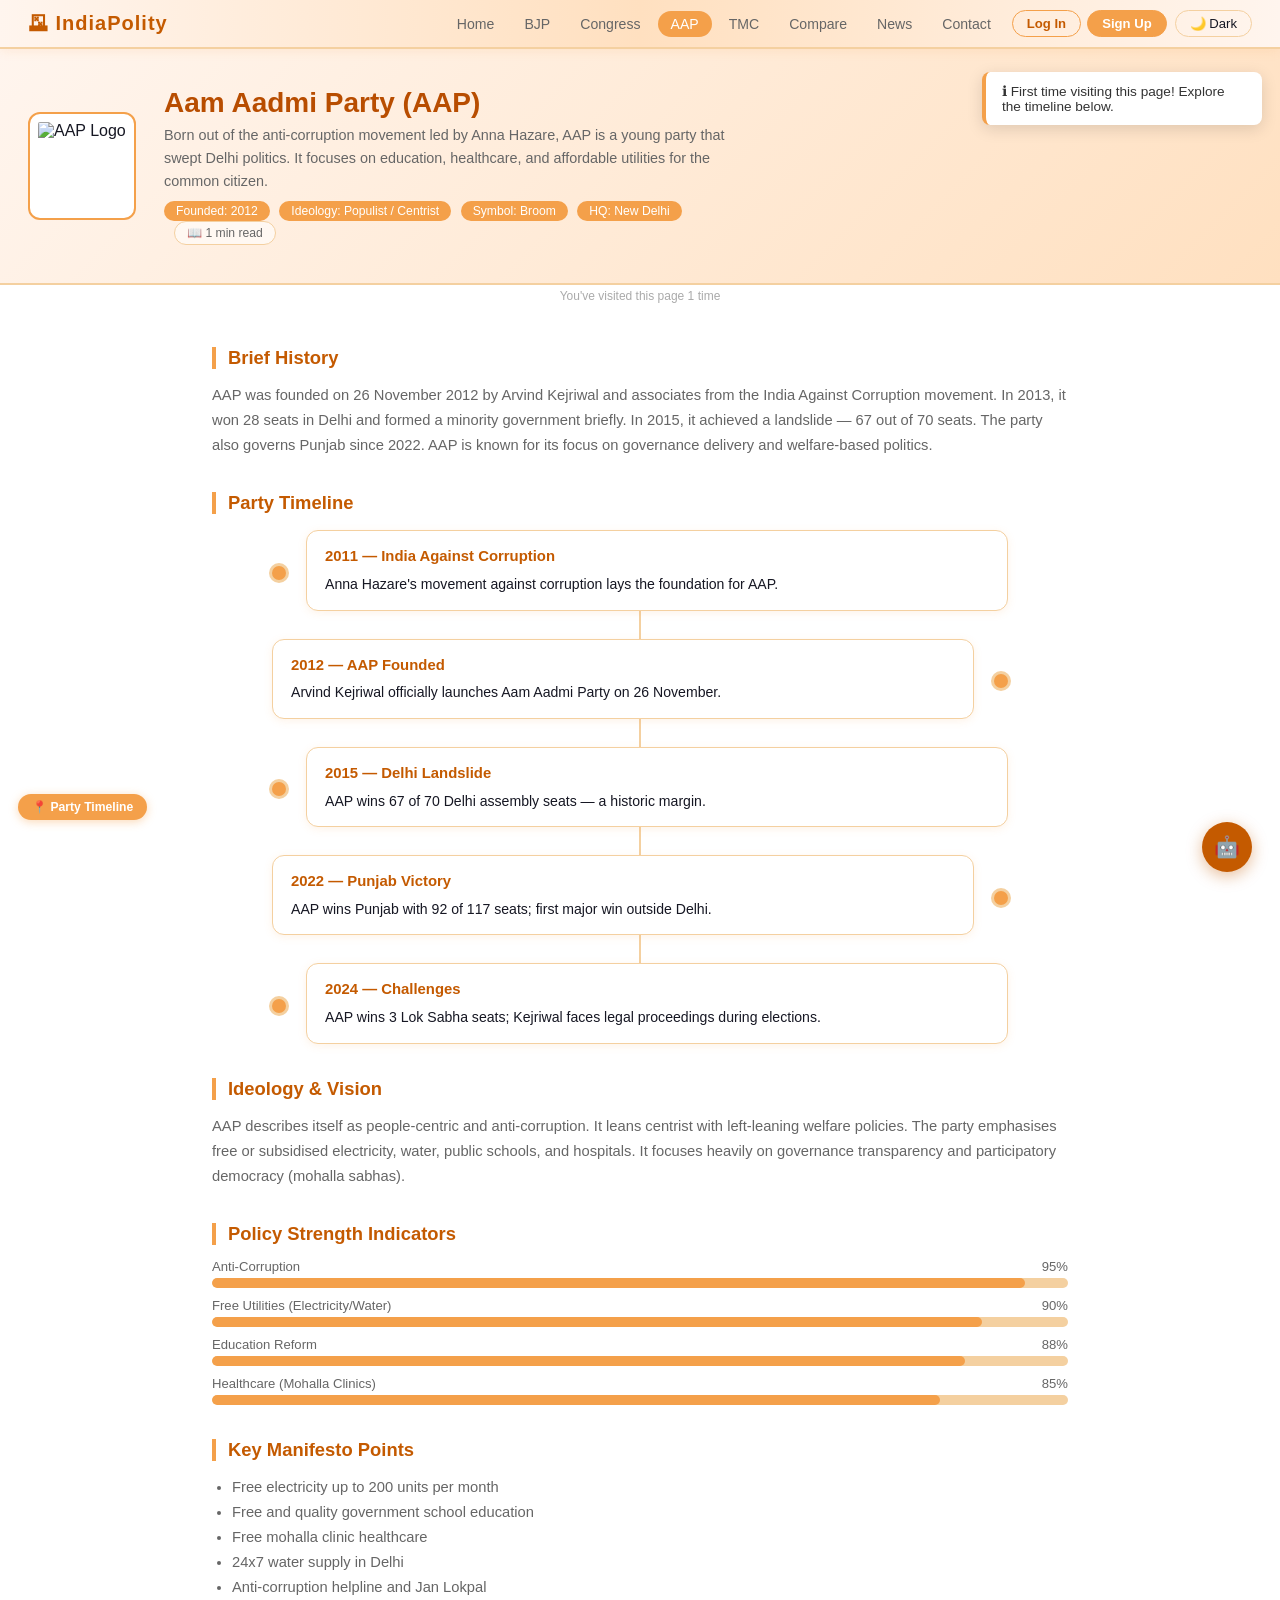
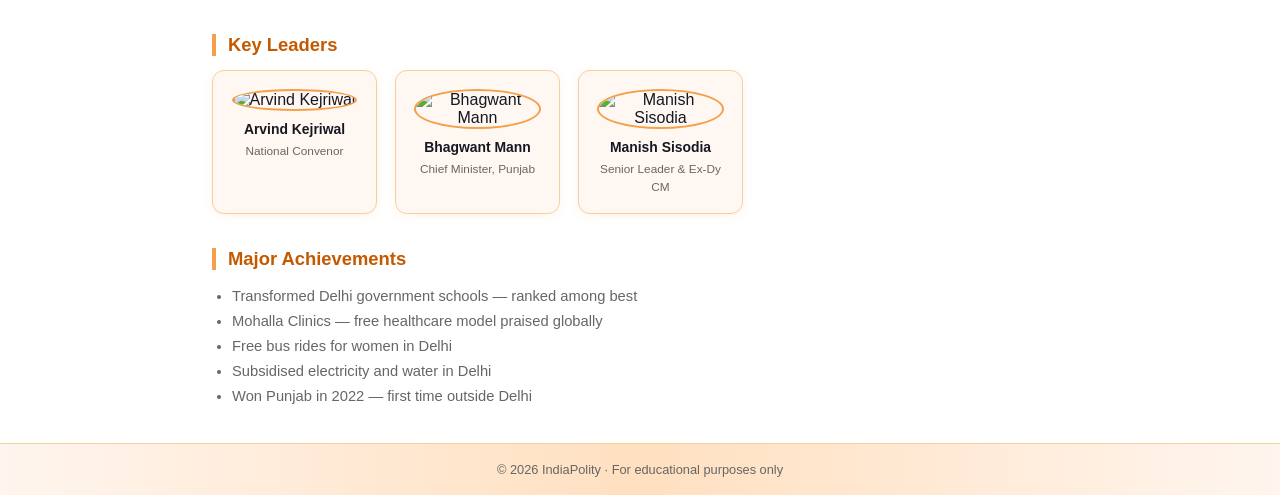
==== aap.html @ f407c097 "first commit" ====
<!DOCTYPE html>
<html lang="en">
<head>
  <meta charset="UTF-8" />
  <meta name="viewport" content="width=device-width, initial-scale=1.0"/>
  <title>AAP – Aam Aadmi Party</title>
  <link rel="stylesheet" href="style.css" />
</head>
<body>

  <nav>
    <a class="nav-logo" href="index.html">🗳 IndiaPolity</a>
    <div class="nav-right">
      <button id="menuToggle">☰ Menu</button>
      <ul class="nav-links" id="navList">
        <li><a href="index.html">Home</a></li>
        <li><a href="bjp.html">BJP</a></li>
        <li><a href="congress.html">Congress</a></li>
        <li><a href="aap.html">AAP</a></li>
        <li><a href="tmc.html">TMC</a></li>
        <li><a href="compare.html">Compare</a></li>
        <li><a href="news.html">News</a></li>
        <li><a href="contact.html">Contact</a></li>
      </ul>
      <div class="nav-auth-btns" id="navAuthBtns"></div>
      <button id="darkToggle">🌙 Dark</button>
    </div>
  </nav>

  <div class="party-header">
    <img src="images/img3.jpg" alt="AAP Logo" />
    <div class="party-header-info">
      <h1>Aam Aadmi Party (AAP)</h1>
      <p>Born out of the anti-corruption movement led by Anna Hazare, AAP is a young party that swept Delhi politics. It focuses on education, healthcare, and affordable utilities for the common citizen.</p>
      <span class="tag">Founded: 2012</span>
      <span class="tag">Ideology: Populist / Centrist</span>
      <span class="tag">Symbol: Broom</span>
      <span class="tag">HQ: New Delhi</span>
      <br><span id="readingTime"></span>
    </div>
  </div>

  <div id="profileWelcome" class="profile-welcome" style="display:none;"><div class="big-avatar"></div><span class="welcome-text"></span></div>
  <div id="visitCount"></div>
  <div class="info-section">
    <h2>Brief History</h2>
    <p>AAP was founded on 26 November 2012 by Arvind Kejriwal and associates from the India Against Corruption movement. In 2013, it won 28 seats in Delhi and formed a minority government briefly. In 2015, it achieved a landslide — 67 out of 70 seats. The party also governs Punjab since 2022. AAP is known for its focus on governance delivery and welfare-based politics.</p>
  </div>

  <div class="info-section">
    <h2>Party Timeline</h2>
    <div class="timeline">
      <div class="timeline-item">
        <div class="timeline-dot"></div>
        <div class="timeline-content"><strong>2011 — India Against Corruption</strong>Anna Hazare's movement against corruption lays the foundation for AAP.</div>
      </div>
      <div class="timeline-item">
        <div class="timeline-dot"></div>
        <div class="timeline-content"><strong>2012 — AAP Founded</strong>Arvind Kejriwal officially launches Aam Aadmi Party on 26 November.</div>
      </div>
      <div class="timeline-item">
        <div class="timeline-dot"></div>
        <div class="timeline-content"><strong>2015 — Delhi Landslide</strong>AAP wins 67 of 70 Delhi assembly seats — a historic margin.</div>
      </div>
      <div class="timeline-item">
        <div class="timeline-dot"></div>
        <div class="timeline-content"><strong>2022 — Punjab Victory</strong>AAP wins Punjab with 92 of 117 seats; first major win outside Delhi.</div>
      </div>
      <div class="timeline-item">
        <div class="timeline-dot"></div>
        <div class="timeline-content"><strong>2024 — Challenges</strong>AAP wins 3 Lok Sabha seats; Kejriwal faces legal proceedings during elections.</div>
      </div>
    </div>
  </div>

  <div class="info-section">
    <h2>Ideology &amp; Vision</h2>
    <p>AAP describes itself as people-centric and anti-corruption. It leans centrist with left-leaning welfare policies. The party emphasises free or subsidised electricity, water, public schools, and hospitals. It focuses heavily on governance transparency and participatory democracy (mohalla sabhas).</p>
  </div>

  <div class="info-section">
    <h2>Policy Strength Indicators</h2>
    <div class="progress-section">
      <div class="progress-item">
        <div class="progress-label"><span>Anti-Corruption</span><span>95%</span></div>
        <div class="progress-track"><div class="progress-bar" data-value="95"></div></div>
      </div>
      <div class="progress-item">
        <div class="progress-label"><span>Free Utilities (Electricity/Water)</span><span>90%</span></div>
        <div class="progress-track"><div class="progress-bar" data-value="90"></div></div>
      </div>
      <div class="progress-item">
        <div class="progress-label"><span>Education Reform</span><span>88%</span></div>
        <div class="progress-track"><div class="progress-bar" data-value="88"></div></div>
      </div>
      <div class="progress-item">
        <div class="progress-label"><span>Healthcare (Mohalla Clinics)</span><span>85%</span></div>
        <div class="progress-track"><div class="progress-bar" data-value="85"></div></div>
      </div>
    </div>
  </div>

  <div class="info-section">
    <h2>Key Manifesto Points</h2>
    <ul>
      <li>Free electricity up to 200 units per month</li>
      <li>Free and quality government school education</li>
      <li>Free mohalla clinic healthcare</li>
      <li>24x7 water supply in Delhi</li>
      <li>Anti-corruption helpline and Jan Lokpal</li>
    </ul>
  </div>

  <div class="info-section">
    <h2>Key Leaders</h2>
    <div class="leaders-grid">
      <div class="leader-card">
        <img src="images/img11.jpg" alt="Arvind Kejriwal" />
        <h4>Arvind Kejriwal</h4>
        <span>National Convenor</span>
      </div>
      <div class="leader-card">
        <img src="images/img12.jpg" alt="Bhagwant Mann" />
        <h4>Bhagwant Mann</h4>
        <span>Chief Minister, Punjab</span>
      </div>
      <div class="leader-card">
        <img src="images/img13.jpg" alt="Manish Sisodia" />
        <h4>Manish Sisodia</h4>
        <span>Senior Leader &amp; Ex-Dy CM</span>
      </div>
    </div>
  </div>

  <div class="info-section">
    <h2>Major Achievements</h2>
    <ul>
      <li>Transformed Delhi government schools — ranked among best</li>
      <li>Mohalla Clinics — free healthcare model praised globally</li>
      <li>Free bus rides for women in Delhi</li>
      <li>Subsidised electricity and water in Delhi</li>
      <li>Won Punjab in 2022 — first time outside Delhi</li>
    </ul>
  </div>

  <button id="chatToggle" title="Ask about Indian Politics">🤖</button>
  <div id="chatBox">
    <div class="chat-header">🇮🇳 IndiaPolity Assistant</div>
    <div id="chatMessages"></div>
    <div class="chat-footer">
      <input id="chatInput" type="text" placeholder="Ask about AAP…" />
      <button id="chatSend">Send</button>
    </div>
  </div>

  <button id="topBtn">↑</button>

  <footer>
    <p>© <span id="footerYear"></span> IndiaPolity · For educational purposes only</p>
  </footer>

  <script src="script.js"></script>
</body>
</html>
---- style.css ----
/* ================================================================
   IndiaPolity — style.css  (Enhanced)
   ================================================================ */

:root {
  --orange:    #f4a04a;
  --orange-dk: #c45a00;
  --orange-xd: #b84d00;
  --cream:     #fff5ee;
  --peach:     #ffe0c0;
  --light:     #fff8f2;
  --border:    #f4d0a0;
  --text:      #161723;
  --muted:     #666;
  --bg:        #fff;
  --nav-bg:    linear-gradient(to right,#fff5ee,#ffe0c0,#fff5ee);
  --card-bg:   #fff;
  --shadow:    rgba(244,160,74,0.13);
}

body.dark {
  --cream:   #1a1612;
  --peach:   #241c12;
  --light:   #1f1a14;
  --border:  #3a2e1e;
  --text:    #f0e8dd;
  --muted:   #aaa;
  --bg:      #141210;
  --card-bg: #1e1914;
  --shadow:  rgba(0,0,0,0.4);
  --nav-bg:  linear-gradient(to right,#1a1612,#241c12,#1a1612);
}

* { margin:0; padding:0; box-sizing:border-box; }

body {
  font-family: 'Segoe UI', Tahoma, sans-serif;
  background: var(--bg);
  color: var(--text);
  transition: background 0.3s, color 0.3s;
}

/* ── NAV ── */
nav {
  background: var(--nav-bg);
  border-bottom: 2px solid var(--border);
  padding: 10px 28px;
  display: flex;
  align-items: center;
  justify-content: space-between;
  flex-wrap: wrap;
  gap: 8px;
  position: sticky;
  top: 0;
  z-index: 200;
  box-shadow: 0 2px 10px var(--shadow);
}

.nav-logo {
  font-size: 1.25rem;
  font-weight: 800;
  color: var(--orange-dk);
  text-decoration: none;
  letter-spacing: 1px;
}

.nav-right {
  display: flex;
  align-items: center;
  gap: 8px;
  flex-wrap: wrap;
}

.nav-links {
  display: flex;
  flex-wrap: wrap;
  gap: 4px;
  list-style: none;
}

.nav-links a {
  text-decoration: none;
  color: var(--muted);
  padding: 5px 13px;
  border-radius: 20px;
  font-size: 0.88rem;
  transition: background 0.2s, color 0.2s;
}

.nav-links a:hover,
.nav-links a.active {
  background: var(--orange);
  color: #fff;
}

#menuToggle {
  display: none;
  background: var(--orange);
  border: none;
  color: #fff;
  padding: 6px 14px;
  border-radius: 20px;
  cursor: pointer;
  font-size: 0.85rem;
  font-weight: 600;
}

#darkToggle {
  background: transparent;
  border: 1.5px solid var(--border);
  color: var(--text);
  padding: 5px 14px;
  border-radius: 20px;
  cursor: pointer;
  font-size: 0.82rem;
  transition: all 0.2s;
  white-space: nowrap;
}
#darkToggle:hover { background: var(--orange); color:#fff; border-color: var(--orange); }

/* ── WELCOME STRIP ── */
.welcome-strip {
  background: var(--light);
  text-align: center;
  padding: 9px;
  font-size: 0.83rem;
  color: var(--orange-dk);
  border-bottom: 1px solid var(--border);
  animation: slideDown 0.5s ease;
}

/* ── HERO ── */
.hero {
  background: linear-gradient(135deg, var(--cream), var(--peach));
  text-align: center;
  padding: 56px 20px 38px;
  border-bottom: 1px solid var(--border);
}

.hero h1 { font-size: 2.2rem; color: var(--orange-xd); margin-bottom: 10px; }
.hero p { font-size: 1rem; color: var(--muted); max-width: 580px; margin: 0 auto 20px; line-height: 1.6; }

/* ── SEARCH BOX ── */
.search-box { display:flex; justify-content:center; gap:10px; flex-wrap:wrap; margin-top:16px; }
.search-box input {
  padding: 10px 18px; width: 270px;
  border: 1.5px solid var(--orange); border-radius: 25px;
  font-size: 0.93rem; outline: none;
  background: var(--card-bg); color: var(--text);
  transition: border 0.2s, box-shadow 0.2s;
}
.search-box input:focus { box-shadow: 0 0 0 3px rgba(244,160,74,0.2); }
.search-box select {
  padding: 10px 14px; border: 1.5px solid var(--orange); border-radius: 25px;
  font-size: 0.88rem; background: var(--card-bg); color: var(--text);
  outline: none; cursor: pointer;
}
.search-box button {
  padding: 10px 22px; background: var(--orange); color: #fff;
  border: none; border-radius: 25px; font-size: 0.88rem;
  cursor: pointer; transition: background 0.2s, transform 0.15s;
}
.search-box button:hover { background: var(--orange-dk); transform: translateY(-1px); }

/* No result msg */
#noResult {
  display: none; text-align: center; padding: 30px; color: var(--muted);
  font-size: 0.93rem; grid-column: 1/-1;
}

/* ── DID YOU KNOW BOX ── */
.did-you-know-wrap {
  max-width: 700px; margin: 0 auto 10px; padding: 0 20px;
}
#didYouKnow {
  background: linear-gradient(135deg, var(--light), var(--peach));
  border: 1.5px solid var(--border); border-radius: 14px;
  padding: 16px 22px; font-size: 0.9rem; color: var(--text);
  line-height: 1.6; min-height: 56px;
  box-shadow: 0 2px 8px var(--shadow);
}

/* ── PARTY CARDS ── */
.section-title { text-align:center; margin:40px 0 20px; font-size:1.5rem; color: var(--orange-xd); }

.cards-grid {
  display: flex; flex-wrap: wrap; gap: 22px;
  justify-content: center; padding: 10px 30px 50px;
}

.party-card {
  background: var(--card-bg); border: 1.5px solid var(--border);
  border-radius: 14px; padding: 28px 22px; width: 215px;
  text-align: center; text-decoration: none; color: var(--text);
  transition: transform 0.2s, box-shadow 0.2s;
  box-shadow: 0 2px 10px var(--shadow);
}
.party-card:hover { transform: translateY(-6px); box-shadow: 0 10px 26px var(--shadow); }
.party-card img { width:78px; height:78px; object-fit:contain; margin-bottom:14px; }
.party-card h3 { font-size:0.97rem; color: var(--orange-dk); margin-bottom:6px; }
.party-card p { font-size:0.8rem; color: var(--muted); line-height:1.4; }

.btn-visit {
  display:inline-block; margin-top:12px; padding:7px 18px;
  background: var(--orange); color:#fff; border-radius:20px;
  font-size:0.82rem; text-decoration:none; transition: background 0.2s;
}
.btn-visit:hover { background: var(--orange-dk); }

.btn-outline {
  display:inline-block; margin-top:0; padding:8px 18px;
  background: transparent; color: var(--orange-dk);
  border: 1.5px solid var(--orange); border-radius:20px;
  font-size:0.82rem; text-decoration:none; cursor:pointer;
  transition: all 0.2s;
}
.btn-outline:hover { background: var(--orange); color:#fff; }

/* ── PARTY PAGE HEADER ── */
.party-header {
  background: linear-gradient(135deg, var(--cream), var(--peach));
  padding: 38px 28px; display:flex; align-items:center;
  gap:28px; flex-wrap:wrap; border-bottom: 2px solid var(--border);
}
.party-header img {
  width:108px; height:108px; object-fit:contain;
  border: 2px solid var(--orange); border-radius:12px;
  background: var(--card-bg); padding: 8px;
}
.party-header-info h1 { font-size:1.75rem; color: var(--orange-xd); }
.party-header-info p { font-size:0.9rem; color: var(--muted); margin-top:5px; line-height:1.6; max-width:580px; }
.tag {
  display:inline-block; background: var(--orange); color:#fff;
  padding:3px 12px; border-radius:12px; font-size:0.76rem;
  margin-top:8px; margin-right:5px;
}

/* ── INFO SECTIONS ── */
.info-section { max-width:900px; margin:34px auto; padding:0 22px; }
.info-section h2 {
  font-size:1.15rem; color: var(--orange-dk);
  border-left: 4px solid var(--orange); padding-left:12px; margin-bottom:14px;
}
.info-section p, .info-section li { font-size:0.92rem; color: var(--muted); line-height:1.7; }
.info-section ul { padding-left:20px; }

/* ── PROGRESS BARS ── */
.progress-section { margin: 6px 0 18px; }
.progress-item { margin-bottom:10px; }
.progress-label { display:flex; justify-content:space-between; font-size:0.82rem; color: var(--muted); margin-bottom:4px; }
.progress-track { background: var(--border); border-radius:20px; height:10px; overflow:hidden; }
.progress-bar {
  height:10px; border-radius:20px; background: var(--orange);
  width:0%; transition: width 1s ease;
}

/* ── LEADERS GRID ── */
.leaders-grid { display:flex; gap:18px; flex-wrap:wrap; margin-top:10px; }
.leader-card {
  background: var(--light); border: 1.5px solid var(--border);
  border-radius:12px; padding:18px; text-align:center; width:165px;
  box-shadow: 0 2px 8px var(--shadow);
  transition: transform 0.2s, box-shadow 0.2s;
}
.leader-card:hover { transform:translateY(-4px); box-shadow: 0 8px 18px var(--shadow); }
.leader-card img {
  width:88px; height:88px; border-radius:50%; object-fit:cover;
  border: 2.5px solid var(--orange); margin-bottom:10px;
}
.leader-card h4 { font-size:0.87rem; color: var(--text); margin-bottom:4px; }
.leader-card span { font-size:0.74rem; color: var(--muted); }

/* ── TIMELINE ── */
.timeline { max-width:780px; margin:16px auto 0; padding:0 22px; position:relative; }
.timeline::before {
  content:""; position:absolute; left:50%; top:0; bottom:0;
  width:2px; background: var(--border); transform:translateX(-50%);
}
.timeline-item {
  display:flex; gap:20px; margin-bottom:28px; position:relative;
  align-items:flex-start;
}
.timeline-item:nth-child(even) { flex-direction:row-reverse; }
.timeline-dot {
  width:14px; height:14px; border-radius:50%; background: var(--orange);
  flex-shrink:0; margin-top:5px; box-shadow: 0 0 0 3px var(--border);
  position:relative; z-index:1;
  align-self:center;
}
.timeline-content {
  background: var(--card-bg); border:1.5px solid var(--border);
  border-radius:12px; padding:14px 18px; flex:1; font-size:0.88rem;
  color: var(--text); line-height:1.6;
  box-shadow: 0 2px 8px var(--shadow);
}
.timeline-content strong { color: var(--orange-dk); display:block; margin-bottom:4px; font-size:0.93rem; }

/* ── COMPARE TABLE ── */
.compare-wrapper { max-width:960px; margin:34px auto; padding:0 18px; }
.compare-wrapper h2 { font-size:1.35rem; color: var(--orange-xd); text-align:center; margin-bottom:22px; }

.compare-table { width:100%; border-collapse:collapse; font-size:0.88rem; }
.compare-table th {
  background: var(--orange); color:#fff; padding:11px 13px; text-align:left;
  position:sticky; top:54px;
}
.compare-table td {
  padding:10px 13px; border-bottom:1px solid var(--border);
  color: var(--text); vertical-align:top;
}
.compare-table tr:nth-child(even) td { background: var(--light); }
.compare-table tbody tr { cursor:pointer; transition: background 0.15s; }
.compare-table tbody tr:hover td { background: var(--peach); }
.highlighted td { background: #ffe8d0 !important; font-weight:600; }
body.dark .highlighted td { background: #3a2800 !important; }

/* Charts */
.charts-grid {
  display:flex; flex-wrap:wrap; gap:30px;
  justify-content:center; margin:36px 20px;
}
.chart-box {
  background: var(--card-bg); border:1.5px solid var(--border);
  border-radius:16px; padding:22px 24px;
  box-shadow: 0 2px 10px var(--shadow); flex:1; min-width:280px; max-width:420px;
}
.chart-box h3 { font-size:1rem; color: var(--orange-dk); margin-bottom:16px; text-align:center; }

/* ── NEWS PAGE ── */
.news-grid {
  display:flex; flex-wrap:wrap; gap:18px;
  justify-content:center; padding:20px 28px 50px;
}
.news-card {
  background: var(--card-bg); border:1.5px solid var(--border);
  border-radius:12px; padding:18px; width:275px;
  box-shadow: 0 2px 8px var(--shadow); transition:transform 0.2s;
}
.news-card:hover { transform:translateY(-4px); }
.news-card .party-tag {
  font-size:0.73rem; background: var(--orange); color:#fff;
  padding:3px 10px; border-radius:10px; display:inline-block; margin-bottom:8px;
}
.news-card h4 { font-size:0.93rem; color: var(--text); margin-bottom:6px; line-height:1.4; }
.news-card p { font-size:0.8rem; color: var(--muted); line-height:1.5; }
.news-card .date { font-size:0.73rem; color:#aaa; margin-top:8px; }

#newsCount { text-align:center; color: var(--muted); font-size:0.82rem; margin:-8px 0 14px; }

/* ── CONTACT PAGE ── */
.contact-wrapper { max-width:680px; margin:38px auto; padding:0 22px 56px; }
.contact-wrapper h2 { font-size:1.35rem; color: var(--orange-xd); margin-bottom:8px; }
.contact-wrapper p { font-size:0.88rem; color: var(--muted); margin-bottom:20px; }

.contact-form label { display:block; font-size:0.86rem; color: var(--muted); margin-bottom:4px; margin-top:14px; }
.contact-form input,
.contact-form textarea,
.contact-form select {
  width:100%; padding:10px 14px;
  border: 1.5px solid var(--border); border-radius:8px;
  font-size:0.88rem; font-family:inherit;
  background: var(--card-bg); color: var(--text);
  outline:none; transition:border 0.2s, box-shadow 0.2s;
}
.contact-form input:focus,
.contact-form textarea:focus,
.contact-form select:focus {
  border-color: var(--orange);
  box-shadow: 0 0 0 3px rgba(244,160,74,0.18);
}
.contact-form textarea { resize:vertical; height:115px; }
.contact-form button {
  margin-top:20px; padding:11px 28px;
  background: var(--orange); color:#fff; border:none;
  border-radius:25px; font-size:0.93rem; cursor:pointer;
  transition: background 0.2s, transform 0.15s;
}
.contact-form button:hover { background: var(--orange-dk); transform:translateY(-1px); }
.contact-form button:disabled { opacity:0.6; cursor:not-allowed; transform:none; }

/* ── QUIZ ── */
.quiz-section {
  max-width:660px; margin:44px auto 20px; padding:0 22px;
}
.quiz-section > h2 {
  font-size:1.4rem; color: var(--orange-xd);
  border-left:4px solid var(--orange); padding-left:12px; margin-bottom:22px;
}
#quizContainer {
  background: var(--card-bg); border:1.5px solid var(--border);
  border-radius:16px; padding:28px 26px;
  box-shadow: 0 4px 16px var(--shadow);
}
.quiz-progress-wrap {
  height:6px; background: var(--border); border-radius:10px;
  margin-bottom:18px; overflow:hidden;
}
.quiz-bar { height:100%; background: var(--orange); border-radius:10px; transition:width 0.4s ease; }
.quiz-step { font-size:0.78rem; color: var(--muted); margin-bottom:8px; }
.quiz-q { font-size:1.1rem; color: var(--text); margin-bottom:18px; line-height:1.4; }
.quiz-options { display:flex; flex-direction:column; gap:10px; }
.quiz-opt {
  padding:12px 18px; background: var(--light);
  border: 1.5px solid var(--border); border-radius:10px;
  font-size:0.9rem; color: var(--text); cursor:pointer; text-align:left;
  transition: all 0.2s;
}
.quiz-opt:hover { background: var(--peach); border-color: var(--orange); transform:translateX(4px); }

.quiz-result { text-align:center; }
.quiz-result-badge {
  display:inline-block; color:#fff; padding:8px 26px;
  border-radius:30px; font-size:1.3rem; font-weight:800;
  margin-bottom:14px; letter-spacing:1px;
}
.quiz-result h3 { font-size:1.1rem; color: var(--text); margin-bottom:8px; }
.quiz-result p { font-size:0.9rem; color: var(--muted); margin-bottom:20px; line-height:1.6; }

.quiz-scores { margin:0 0 16px; text-align:left; }
.quiz-score-row {
  display:flex; align-items:center; gap:10px; margin-bottom:8px; font-size:0.85rem;
}
.quiz-score-label { width:70px; color: var(--text); font-weight:600; }
.quiz-score-bar { flex:1; height:9px; background: var(--border); border-radius:10px; overflow:hidden; }
.quiz-score-fill { height:100%; border-radius:10px; transition:width 0.8s ease; }
.quiz-score-pct { width:36px; text-align:right; color: var(--muted); font-size:0.8rem; }

.quiz-result-btns { display:flex; gap:12px; flex-wrap:wrap; justify-content:center; margin-top:18px; }

/* ── CHATBOT ── */
#chatToggle {
  position:fixed; bottom:28px; right:28px; z-index:1000;
  width:50px; height:50px; border-radius:50%;
  background: var(--orange-dk); color:#fff; border:none;
  font-size:1.3rem; cursor:pointer;
  box-shadow: 0 4px 16px rgba(196,90,0,0.4);
  transition: transform 0.2s, background 0.2s;
  display:flex; align-items:center; justify-content:center;
}
#chatToggle:hover { transform:scale(1.1); background: var(--orange); }

#topBtn {
  position:fixed; bottom:28px; right:88px; z-index:999;
  width:42px; height:42px; border-radius:50%;
  background: var(--orange); color:#fff; border:none;
  font-size:1.1rem; cursor:pointer;
  box-shadow: 0 4px 12px var(--shadow);
  transition:background 0.2s, transform 0.2s;
  display:none; align-items:center; justify-content:center;
}
#topBtn:hover { background: var(--orange-dk); transform:translateY(-2px); }

#chatBox {
  position:fixed; bottom:90px; right:22px; z-index:999;
  width:320px; height:420px; background: var(--card-bg);
  border: 1.5px solid var(--border); border-radius:16px;
  box-shadow: 0 8px 32px rgba(0,0,0,0.18);
  display:none; flex-direction:column; overflow:hidden;
}
.chat-header {
  background: linear-gradient(135deg, var(--orange-dk), var(--orange));
  color:#fff; padding:12px 16px; font-size:0.9rem; font-weight:700;
}
#chatMessages {
  flex:1; overflow-y:auto; padding:12px; display:flex;
  flex-direction:column; gap:8px;
  scrollbar-width:thin; scrollbar-color: var(--border) transparent;
}
.chat-msg {
  max-width:85%; padding:9px 13px; border-radius:12px;
  font-size:0.84rem; line-height:1.5; animation:fadeInUp 0.25s ease;
}
.chat-user {
  background: var(--orange); color:#fff;
  align-self:flex-end; border-bottom-right-radius:3px;
}
.chat-bot {
  background: var(--light); color: var(--text); border:1px solid var(--border);
  align-self:flex-start; border-bottom-left-radius:3px;
}
.chat-footer {
  display:flex; border-top:1px solid var(--border); padding:8px;
  gap:6px; background: var(--card-bg);
}
#chatInput {
  flex:1; padding:8px 12px; border:1.5px solid var(--border);
  border-radius:20px; font-size:0.84rem; outline:none;
  background: var(--bg); color: var(--text);
  transition:border 0.2s;
}
#chatInput:focus { border-color: var(--orange); }
#chatSend {
  padding:8px 14px; background: var(--orange); color:#fff;
  border:none; border-radius:20px; cursor:pointer; font-size:0.84rem;
  transition:background 0.2s;
}
#chatSend:hover { background: var(--orange-dk); }

/* ── SCROLL REVEAL ── */
.reveal-on-scroll {
  opacity:0; transform:translateY(22px);
  transition:opacity 0.55s ease, transform 0.55s ease;
}
.reveal-on-scroll.revealed { opacity:1; transform:translateY(0); }

/* ── FOOTER ── */
footer {
  background: var(--nav-bg);
  border-top: 1.5px solid var(--border);
  text-align:center; padding:18px;
  font-size:0.8rem; color: var(--muted);
}

/* ── ANIMATIONS ── */
@keyframes slideDown { from { transform:translateY(-10px); opacity:0; } to { transform:translateY(0); opacity:1; } }
@keyframes fadeInUp  { from { transform:translateY(8px); opacity:0; } to { transform:translateY(0); opacity:1; } }

/* ── RESPONSIVE ── */
@media (max-width:640px) {
  #menuToggle { display:block; }
  .nav-links {
    display:none; width:100%; flex-direction:column;
    background: var(--card-bg); padding:10px 0;
    border-top:1px solid var(--border);
  }
  .nav-links.nav-open { display:flex; }
  .nav-links a { padding:10px 18px; border-radius:0; border-bottom:1px solid var(--border); }

  .hero h1 { font-size:1.5rem; }
  .party-header { flex-direction:column; }
  .timeline::before { left:14px; }
  .timeline-item, .timeline-item:nth-child(even) { flex-direction:row; }
  .charts-grid { flex-direction:column; }
  #chatBox { width:calc(100vw - 20px); right:10px; }
  .cards-grid { padding:10px 14px 36px; }
  .leader-card { width:140px; }
  .compare-table { font-size:0.75rem; }
}

/* ══════════════════════════════════════════════════════════════
   ADDITIONAL STYLES — Part 2
   ══════════════════════════════════════════════════════════════ */

/* ── STATS COUNTER SECTION ── */
.stats-strip {
  display: flex;
  flex-wrap: wrap;
  justify-content: center;
  gap: 0;
  background: linear-gradient(135deg, var(--orange-dk), var(--orange));
  padding: 28px 10px;
  margin: 0;
}
.stat-box {
  text-align: center;
  padding: 12px 36px;
  border-right: 1px solid rgba(255,255,255,0.25);
  color: #fff;
}
.stat-box:last-child { border-right: none; }
.stat-count {
  display: block;
  font-size: 2.2rem;
  font-weight: 800;
  line-height: 1;
  color: #fff;
}
.stat-label {
  display: block;
  font-size: 0.75rem;
  opacity: 0.88;
  margin-top: 5px;
  letter-spacing: 0.5px;
  text-transform: uppercase;
}

/* ── KEYBOARD SHORTCUT KBD ── */
kbd {
  background: var(--border);
  border: 1px solid rgba(0,0,0,0.12);
  border-radius: 5px;
  padding: 2px 7px;
  font-family: monospace;
  font-size: 0.82rem;
  color: var(--text);
}

/* ── FLOATING SECTION INDICATOR ── */
#sectionIndicator {
  white-space: nowrap;
  overflow: hidden;
  text-overflow: ellipsis;
}

/* ── TOAST ── */
#toastContainer { pointer-events: none; }

/* ── SEARCH HIGHLIGHT ── */
.search-highlight {
  background: #ffe082;
  border-radius: 3px;
  padding: 0 2px;
}
body.dark .search-highlight { background: #7b5c00; color: #fff; }

/* ── PARTY COLOR ROW HOVER ── */
body.dark .compare-table tbody tr:hover td { background: var(--peach) !important; }

/* ── CHAR COUNTER ── */
#charCount { font-size: 0.76rem; text-align: right; margin-top: 4px; }

/* ── READING TIME BADGE ── */
#readingTime {
  display: inline-block;
  background: var(--light);
  border: 1px solid var(--border);
  padding: 3px 11px;
  border-radius: 12px;
  font-size: 0.75rem;
  color: var(--muted);
  vertical-align: middle;
}

/* ── VISIT COUNT ── */
#visitCount {
  font-size: 0.74rem;
  color: #aaa;
  text-align: center;
  padding: 4px 0 8px;
}

/* ── KEYBOARD HELP OVERLAY ── */
#kbHelp table td { vertical-align: middle; }

/* ── RESPONSIVE STATS ── */
@media (max-width: 640px) {
  .stat-box { padding: 12px 20px; border-right: none; border-bottom: 1px solid rgba(255,255,255,0.2); }
  .stat-box:last-child { border-bottom: none; }
  .stat-count { font-size: 1.8rem; }
}

/* ══════════════════════════════════════════════════════
   NEWS PAGE — ENHANCED
   ══════════════════════════════════════════════════════ */

.news-hero-strip {
  display: flex;
  flex-wrap: wrap;
  justify-content: center;
  gap: 16px;
  padding: 18px 24px 0;
  max-width: 980px;
  margin: 0 auto;
}
.news-category-btn {
  padding: 7px 18px;
  border: 1.5px solid var(--border);
  border-radius: 20px;
  background: var(--card-bg);
  color: var(--text);
  font-size: 0.84rem;
  cursor: pointer;
  transition: all 0.2s;
}
.news-category-btn:hover,
.news-category-btn.active-cat {
  background: var(--orange);
  color: #fff;
  border-color: var(--orange);
}
.news-search-wrap {
  display: flex;
  justify-content: center;
  gap: 10px;
  padding: 14px 20px 0;
  flex-wrap: wrap;
}
.news-search-wrap input {
  padding: 9px 18px;
  width: 280px;
  border: 1.5px solid var(--border);
  border-radius: 25px;
  font-size: 0.9rem;
  background: var(--card-bg);
  color: var(--text);
  outline: none;
  transition: border 0.2s, box-shadow 0.2s;
}
.news-search-wrap input:focus {
  border-color: var(--orange);
  box-shadow: 0 0 0 3px rgba(244,160,74,0.15);
}
.news-card {
  position: relative;
  overflow: hidden;
}
.news-card::before {
  content: "";
  position: absolute;
  top: 0; left: 0; right: 0;
  height: 3px;
  background: var(--orange);
  transform: scaleX(0);
  transform-origin: left;
  transition: transform 0.3s ease;
}
.news-card:hover::before { transform: scaleX(1); }

.news-card .read-more {
  display: inline-block;
  margin-top: 10px;
  font-size: 0.78rem;
  color: var(--orange-dk);
  font-weight: 600;
  cursor: pointer;
  text-decoration: none;
}
.news-card .read-more:hover { text-decoration: underline; }

.news-tag-bjp     { background: #e65100 !important; }
.news-tag-congress{ background: #1565c0 !important; }
.news-tag-aap     { background: #2e7d32 !important; }
.news-tag-tmc     { background: #6a1b9a !important; }

.breaking-badge {
  display: inline-block;
  background: #e53935;
  color: #fff;
  font-size: 0.65rem;
  padding: 2px 7px;
  border-radius: 6px;
  font-weight: 700;
  letter-spacing: 0.5px;
  margin-left: 6px;
  vertical-align: middle;
  animation: pulse 1.5s infinite;
}
@keyframes pulse {
  0%, 100% { opacity: 1; }
  50% { opacity: 0.5; }
}

.news-stats-bar {
  display: flex;
  justify-content: center;
  gap: 30px;
  flex-wrap: wrap;
  padding: 14px 20px;
  background: var(--light);
  border-bottom: 1px solid var(--border);
  font-size: 0.82rem;
  color: var(--muted);
}
.news-stats-bar span { font-weight: 700; color: var(--orange-dk); }

/* ══════════════════════════════════════════════════════
   CONTACT PAGE — ENHANCED
   ══════════════════════════════════════════════════════ */

.contact-grid {
  display: flex;
  flex-wrap: wrap;
  gap: 30px;
  max-width: 960px;
  margin: 36px auto;
  padding: 0 22px 60px;
}
.contact-form-box {
  flex: 1;
  min-width: 280px;
}
.contact-info-box {
  width: 260px;
  flex-shrink: 0;
}
.contact-info-card {
  background: var(--light);
  border: 1.5px solid var(--border);
  border-radius: 14px;
  padding: 20px 22px;
  margin-bottom: 16px;
  box-shadow: 0 2px 8px var(--shadow);
}
.contact-info-card h3 {
  font-size: 0.95rem;
  color: var(--orange-dk);
  margin-bottom: 12px;
  border-left: 3px solid var(--orange);
  padding-left: 9px;
}
.contact-info-card p,
.contact-info-card li {
  font-size: 0.85rem;
  color: var(--muted);
  line-height: 1.7;
}
.contact-info-card ul { padding-left: 16px; }

.faq-item {
  border: 1.5px solid var(--border);
  border-radius: 10px;
  margin-bottom: 10px;
  overflow: hidden;
}
.faq-question {
  padding: 13px 16px;
  font-size: 0.9rem;
  font-weight: 600;
  color: var(--text);
  cursor: pointer;
  display: flex;
  justify-content: space-between;
  align-items: center;
  background: var(--card-bg);
  transition: background 0.2s;
}
.faq-question:hover { background: var(--light); }
.faq-arrow {
  font-size: 0.8rem;
  transition: transform 0.3s;
  color: var(--orange);
}
.faq-answer {
  max-height: 0;
  overflow: hidden;
  transition: max-height 0.35s ease, padding 0.2s;
  font-size: 0.87rem;
  color: var(--muted);
  line-height: 1.7;
  background: var(--light);
  padding: 0 16px;
}
.faq-answer.open {
  max-height: 200px;
  padding: 12px 16px;
}
.faq-arrow.rotated { transform: rotate(180deg); }

.feedback-stars {
  display: flex;
  gap: 6px;
  margin: 10px 0 18px;
}
.star-btn {
  font-size: 1.6rem;
  cursor: pointer;
  background: none;
  border: none;
  color: #ddd;
  transition: color 0.15s, transform 0.15s;
  padding: 0;
}
.star-btn:hover,
.star-btn.lit { color: #f4a04a; }
.star-btn:hover { transform: scale(1.2); }

.input-with-icon {
  position: relative;
}
.input-icon {
  position: absolute;
  left: 12px;
  top: 50%;
  transform: translateY(-50%);
  font-size: 0.9rem;
  pointer-events: none;
}
.input-with-icon input {
  padding-left: 36px !important;
}

@media (max-width: 640px) {
  .contact-grid { flex-direction: column; }
  .contact-info-box { width: 100%; }
  .news-search-wrap input { width: 100%; }
}

/* ══════════════════════════════════════════════════════
   AUTH PAGES — LOGIN & SIGNUP
   ══════════════════════════════════════════════════════ */

.auth-page-body {
  min-height: 100vh;
  display: flex;
  flex-direction: column;
  background: linear-gradient(135deg, var(--cream) 0%, var(--peach) 50%, var(--cream) 100%);
}

.auth-wrapper {
  flex: 1;
  display: flex;
  align-items: center;
  justify-content: center;
  padding: 40px 20px;
}

.auth-card {
  background: var(--card-bg);
  border: 1.5px solid var(--border);
  border-radius: 20px;
  padding: 40px 38px;
  width: 100%;
  max-width: 420px;
  box-shadow: 0 8px 32px var(--shadow);
  animation: authSlideUp 0.4s ease;
}

@keyframes authSlideUp {
  from { opacity: 0; transform: translateY(24px); }
  to   { opacity: 1; transform: translateY(0); }
}

.auth-logo {
  text-align: center;
  margin-bottom: 8px;
  font-size: 2rem;
}

.auth-card h2 {
  text-align: center;
  font-size: 1.55rem;
  color: var(--orange-xd);
  margin-bottom: 4px;
}

.auth-card .auth-subtitle {
  text-align: center;
  font-size: 0.85rem;
  color: var(--muted);
  margin-bottom: 26px;
}

.auth-form label {
  display: block;
  font-size: 0.85rem;
  color: var(--muted);
  margin-bottom: 5px;
  margin-top: 16px;
}

.auth-form .input-group {
  position: relative;
}

.auth-form .input-group .field-icon {
  position: absolute;
  left: 13px;
  top: 50%;
  transform: translateY(-50%);
  font-size: 0.95rem;
  pointer-events: none;
}

.auth-form .input-group .eye-toggle {
  position: absolute;
  right: 13px;
  top: 50%;
  transform: translateY(-50%);
  background: none;
  border: none;
  cursor: pointer;
  font-size: 0.9rem;
  color: var(--muted);
  padding: 0;
  line-height: 1;
}

.auth-form input[type="text"],
.auth-form input[type="email"],
.auth-form input[type="password"],
.auth-form input[type="tel"],
.auth-form select {
  width: 100%;
  padding: 11px 14px 11px 38px;
  border: 1.5px solid var(--border);
  border-radius: 10px;
  font-size: 0.9rem;
  font-family: inherit;
  background: var(--bg);
  color: var(--text);
  outline: none;
  transition: border 0.2s, box-shadow 0.2s;
}

.auth-form input:focus,
.auth-form select:focus {
  border-color: var(--orange);
  box-shadow: 0 0 0 3px rgba(244,160,74,0.18);
}

.auth-form input.valid-field   { border-color: #43a047; }
.auth-form input.invalid-field { border-color: #e53935; }

.field-hint {
  font-size: 0.73rem;
  margin-top: 3px;
  min-height: 15px;
  padding-left: 2px;
}
.hint-ok  { color: #43a047; }
.hint-err { color: #e53935; }

.password-strength {
  height: 5px;
  border-radius: 10px;
  background: var(--border);
  margin-top: 6px;
  overflow: hidden;
}
.password-strength-bar {
  height: 100%;
  border-radius: 10px;
  width: 0%;
  transition: width 0.3s, background 0.3s;
}
.strength-label {
  font-size: 0.72rem;
  margin-top: 3px;
  color: var(--muted);
}

.auth-submit-btn {
  width: 100%;
  margin-top: 24px;
  padding: 13px;
  background: linear-gradient(135deg, var(--orange-dk), var(--orange));
  color: #fff;
  border: none;
  border-radius: 12px;
  font-size: 0.97rem;
  font-weight: 700;
  cursor: pointer;
  transition: opacity 0.2s, transform 0.15s;
  letter-spacing: 0.3px;
}
.auth-submit-btn:hover  { opacity: 0.9; transform: translateY(-1px); }
.auth-submit-btn:active { transform: translateY(0); }
.auth-submit-btn:disabled { opacity: 0.6; cursor: not-allowed; transform: none; }

.auth-divider {
  display: flex;
  align-items: center;
  gap: 12px;
  margin: 22px 0;
  color: var(--muted);
  font-size: 0.8rem;
}
.auth-divider::before,
.auth-divider::after {
  content: "";
  flex: 1;
  height: 1px;
  background: var(--border);
}

.auth-social-btn {
  width: 100%;
  padding: 11px;
  border: 1.5px solid var(--border);
  border-radius: 10px;
  background: var(--card-bg);
  color: var(--text);
  font-size: 0.88rem;
  cursor: pointer;
  transition: border-color 0.2s, box-shadow 0.2s;
  display: flex;
  align-items: center;
  justify-content: center;
  gap: 10px;
  margin-bottom: 10px;
}
.auth-social-btn:hover {
  border-color: var(--orange);
  box-shadow: 0 2px 8px var(--shadow);
}

.auth-switch {
  text-align: center;
  margin-top: 20px;
  font-size: 0.86rem;
  color: var(--muted);
}
.auth-switch a {
  color: var(--orange-dk);
  font-weight: 600;
  text-decoration: none;
}
.auth-switch a:hover { text-decoration: underline; }

.auth-terms {
  font-size: 0.75rem;
  color: var(--muted);
  text-align: center;
  margin-top: 14px;
  line-height: 1.5;
}
.auth-terms a { color: var(--orange-dk); text-decoration: none; }
.auth-terms a:hover { text-decoration: underline; }

.auth-error-box {
  background: #fdecea;
  border: 1px solid #f44336;
  padding: 10px 14px;
  border-radius: 8px;
  color: #b71c1c;
  font-size: 0.85rem;
  margin-bottom: 14px;
  display: none;
  animation: authSlideUp 0.2s ease;
}

.auth-success-box {
  background: #e8f5e9;
  border: 1px solid #a5d6a7;
  padding: 12px 14px;
  border-radius: 8px;
  color: #1b5e20;
  font-size: 0.88rem;
  margin-bottom: 14px;
  display: none;
  text-align: center;
}

.checkbox-row {
  display: flex;
  align-items: center;
  gap: 9px;
  margin-top: 16px;
  font-size: 0.83rem;
  color: var(--muted);
}
.checkbox-row input[type="checkbox"] {
  width: auto;
  padding: 0;
  accent-color: var(--orange);
}

/* NAV AUTH BUTTONS */
.nav-auth-btns {
  display: flex;
  gap: 6px;
  align-items: center;
}
.btn-login {
  padding: 5px 14px;
  border: 1.5px solid var(--orange);
  border-radius: 20px;
  background: transparent;
  color: var(--orange-dk);
  font-size: 0.82rem;
  font-weight: 600;
  cursor: pointer;
  text-decoration: none;
  transition: all 0.2s;
  white-space: nowrap;
}
.btn-login:hover { background: var(--orange); color: #fff; }

.btn-signup {
  padding: 5px 14px;
  border: 1.5px solid var(--orange);
  border-radius: 20px;
  background: var(--orange);
  color: #fff;
  font-size: 0.82rem;
  font-weight: 600;
  cursor: pointer;
  text-decoration: none;
  transition: all 0.2s;
  white-space: nowrap;
}
.btn-signup:hover { background: var(--orange-dk); border-color: var(--orange-dk); }

.nav-user-pill {
  display: flex;
  align-items: center;
  gap: 7px;
  background: var(--light);
  border: 1.5px solid var(--border);
  border-radius: 20px;
  padding: 4px 12px 4px 6px;
  font-size: 0.82rem;
  color: var(--text);
}
.nav-user-pill .avatar {
  width: 24px; height: 24px;
  border-radius: 50%;
  background: var(--orange);
  color: #fff;
  display: flex; align-items: center; justify-content: center;
  font-size: 0.72rem; font-weight: 700;
}
.btn-logout {
  padding: 4px 11px;
  border: 1.5px solid var(--border);
  border-radius: 20px;
  background: transparent;
  color: var(--muted);
  font-size: 0.78rem;
  cursor: pointer;
  transition: all 0.2s;
  white-space: nowrap;
}
.btn-logout:hover { background: #fdecea; color: #b71c1c; border-color: #f44336; }

/* Avatar ring on party pages */
.profile-welcome {
  background: linear-gradient(135deg, var(--light), var(--peach));
  border: 1.5px solid var(--border);
  border-radius: 12px;
  padding: 14px 20px;
  margin: 16px auto;
  max-width: 900px;
  display: flex;
  align-items: center;
  gap: 14px;
  font-size: 0.88rem;
  color: var(--text);
}
.profile-welcome .big-avatar {
  width: 40px; height: 40px;
  border-radius: 50%;
  background: var(--orange);
  color: #fff;
  display: flex; align-items: center; justify-content: center;
  font-size: 1rem; font-weight: 800;
  flex-shrink: 0;
}

@media (max-width: 640px) {
  .auth-card { padding: 28px 20px; }
  .nav-auth-btns { gap: 4px; }
  .btn-login, .btn-signup { padding: 4px 10px; font-size: 0.76rem; }
}
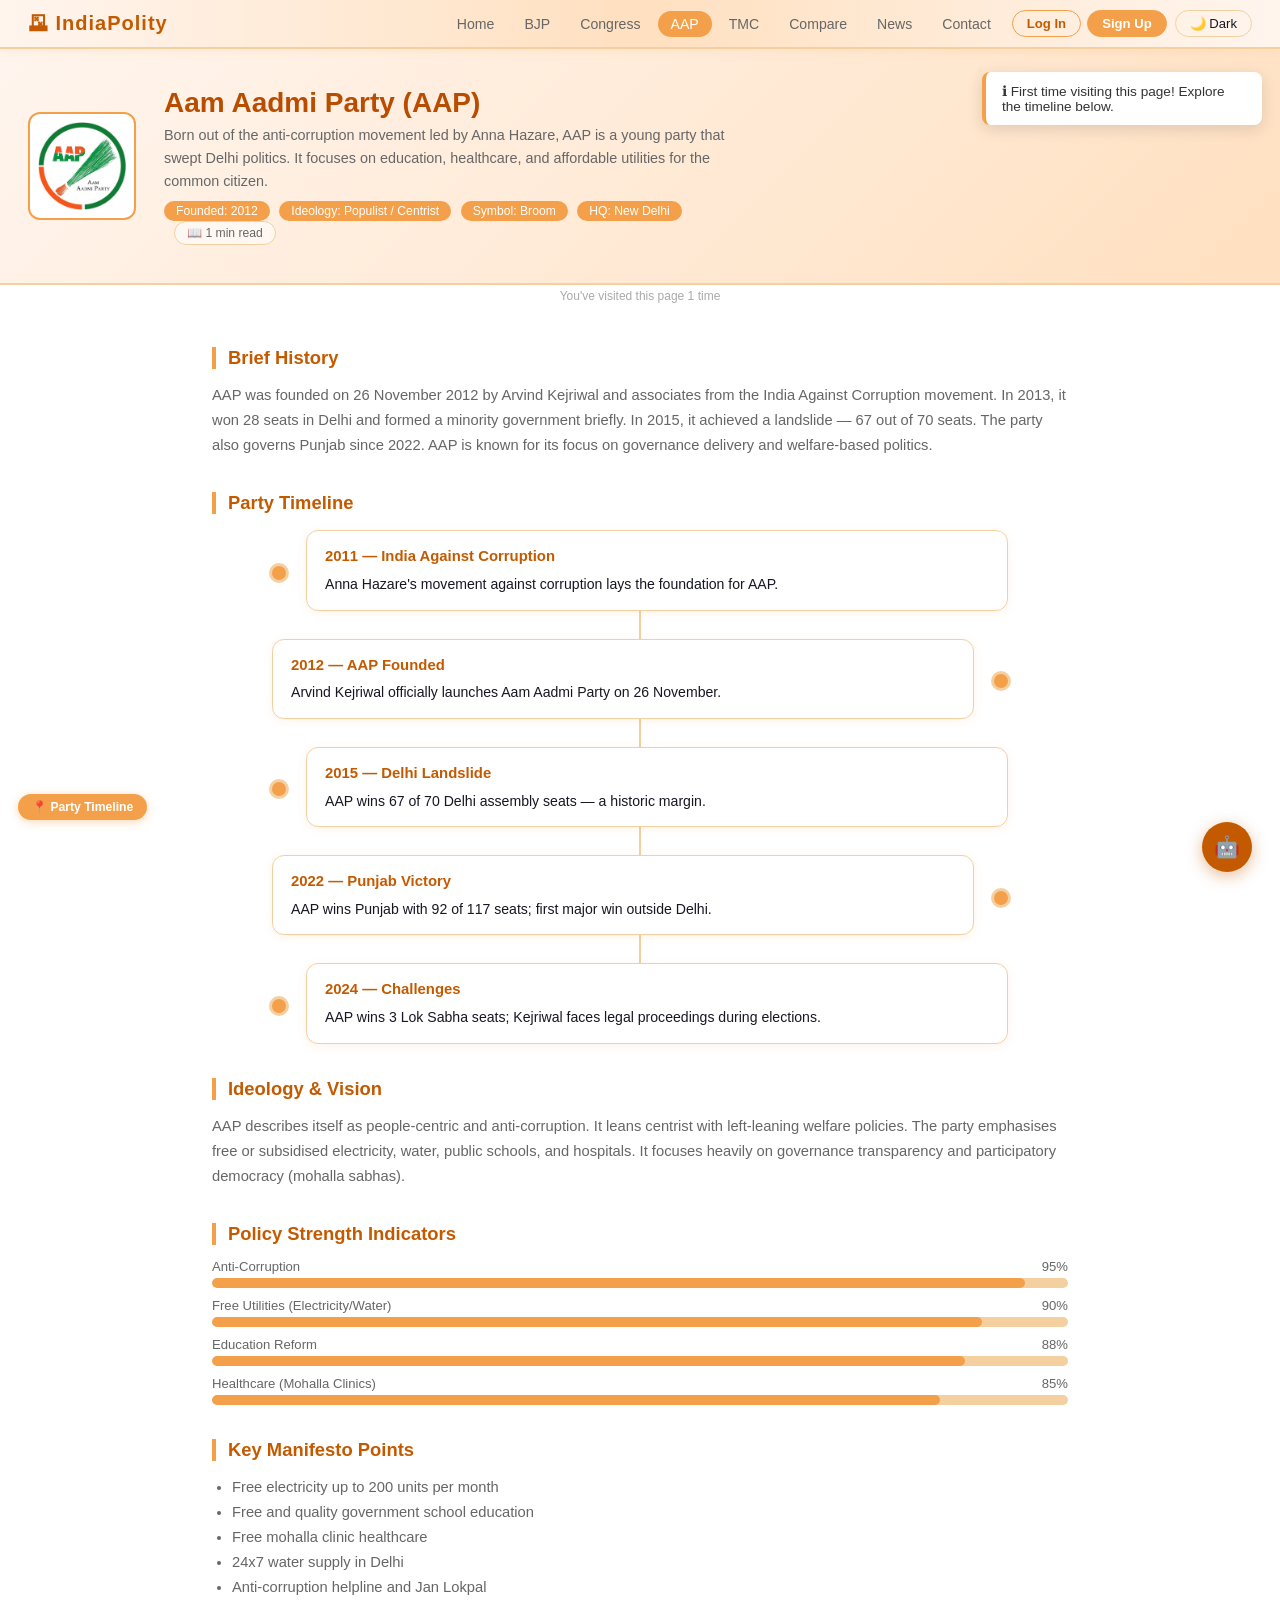
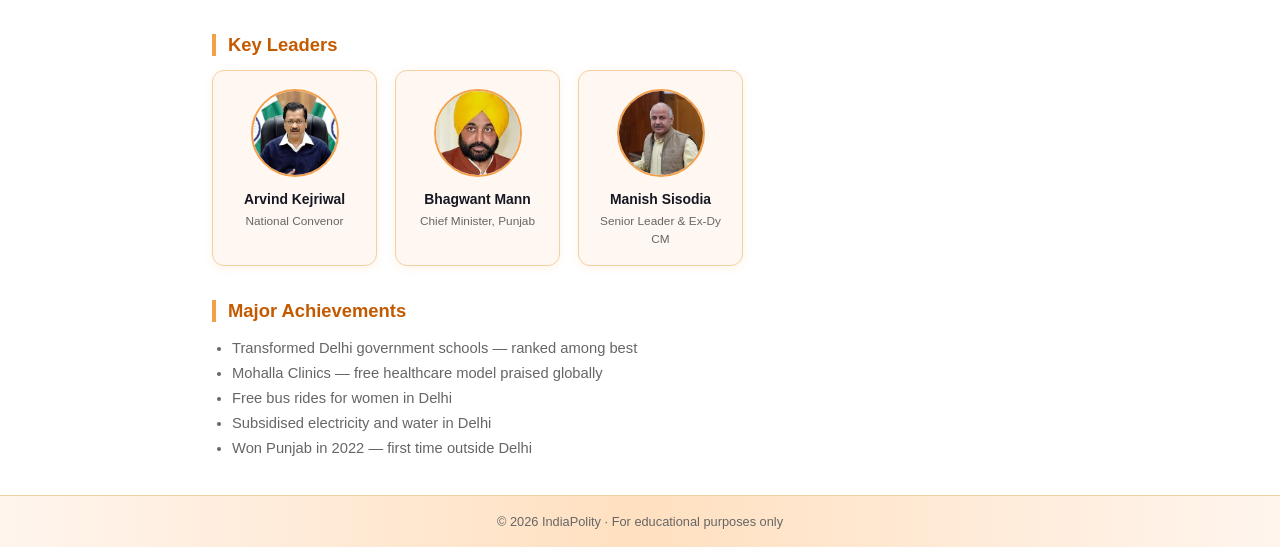
==== commit 53c276c2: "Updated homepage design" ====
--- a/aap.html
+++ b/aap.html
@@ -28,7 +28,7 @@
   </nav>
 
   <div class="party-header">
-    <img src="images/img3.jpg" alt="AAP Logo" />
+    <img src="img3.jpg" alt="AAP Logo" />
     <div class="party-header-info">
       <h1>Aam Aadmi Party (AAP)</h1>
       <p>Born out of the anti-corruption movement led by Anna Hazare, AAP is a young party that swept Delhi politics. It focuses on education, healthcare, and affordable utilities for the common citizen.</p>
@@ -115,17 +115,17 @@
     <h2>Key Leaders</h2>
     <div class="leaders-grid">
       <div class="leader-card">
-        <img src="images/img11.jpg" alt="Arvind Kejriwal" />
+        <img src="img11.jpg" alt="Arvind Kejriwal" />
         <h4>Arvind Kejriwal</h4>
         <span>National Convenor</span>
       </div>
       <div class="leader-card">
-        <img src="images/img12.jpg" alt="Bhagwant Mann" />
+        <img src="img12.jpg" alt="Bhagwant Mann" />
         <h4>Bhagwant Mann</h4>
         <span>Chief Minister, Punjab</span>
       </div>
       <div class="leader-card">
-        <img src="images/img13.jpg" alt="Manish Sisodia" />
+        <img src="img13.jpg" alt="Manish Sisodia" />
         <h4>Manish Sisodia</h4>
         <span>Senior Leader &amp; Ex-Dy CM</span>
       </div>
